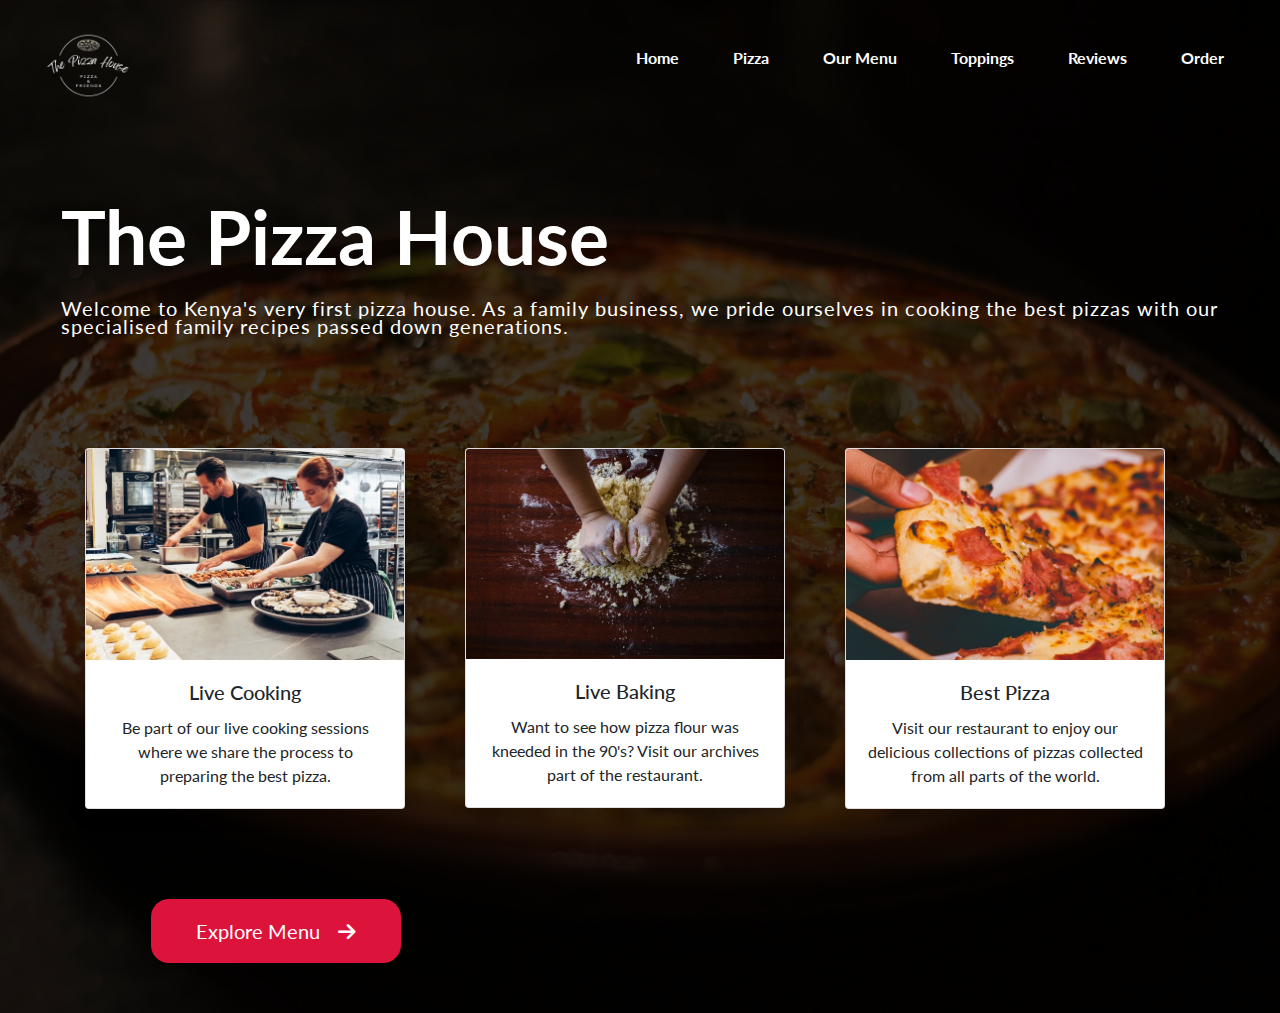
==== index.html @ 4b4f6aba "refactor: added div for card img animation" ====
<!doctype html>
<html lang="en">

<head>
  <title>Pizza Place</title>
  <!-- Required meta tags -->
  <meta charset="utf-8">
  <meta name="viewport" content="width=device-width, initial-scale=1, shrink-to-fit=no">

  <!-- Favicon link -->
  <link rel="shortcut icon" href="images/Favicon-pizza place.png" type="image/x-icon">

  <!-- Font Awesome link -->
  <link rel="stylesheet" href="https://cdnjs.cloudflare.com/ajax/libs/font-awesome/6.1.0/css/all.min.css">

  <!-- Bootstrap CSS -->
  <link rel="stylesheet" href="css/bootstrap.min.css">

  <!-- Local CSS -->
  <link rel="stylesheet" href="css/style.css">
</head>

<body>
  <!-- landing page hero section -->

  <div class="container-fluid">
    <div class="navbar" id="navbar">
      <img src="images/logo.png" class="nav-image" alt="pizza house" srcset="">
      <nav>
        <ul>
          <li><a href="">Home</a></li>
          <li><a href="">Pizza</a></li>
          <li><a href="">Our Menu</a></li>
          <li><a href="">Toppings</a></li>
          <li><a href="">Reviews</a></li>
          <li><a href="">Order</a></li>
        </ul>
      </nav>
    </div>

    <div class="row">
      <div class="col">
        <h1>The Pizza House</h1>
        <p class="hero-text">Welcome to Kenya's very first pizza house. As a family business, we pride ourselves in
          cooking the best
          pizzas with our specialised family recipes passed down generations.</p>
      </div>
      <div class="container">
        <div class="row justify-content-center">
          <div class="col-md-4">
            <div class="card shadow" style="width: 20rem;">
              <div class="inner">
                <img src="images/card2.jpg" class="card-img-top" alt="pizza">
              </div>
              <div class="card-body text-center">
                <h5 class="card-title">Live Cooking</h5>
                <p class="card-text">Be part of our live cooking sessions where we share the
                  process to preparing the best pizza.</p>
              </div>
            </div>
          </div>
          <div class="col-md-4">
            <div class="card shadow" style="width: 20rem;">
              <div class="inner">
                <img src="images/card3.jpg" class="card-img-top" alt="pizza">
              </div>

              <div class="card-body text-center">
                <h5 class="card-title">Live Baking</h5>
                <p class="card-text">Want to see how pizza flour was kneeded in the 90's? Visit our archives part of the
                  restaurant.</p>
              </div>
            </div>
          </div>
          <div class="col-md-4">
            <div class="card shadow" style="width: 20rem;">
              <div class="inner">
                <img src="images/card1.jpg" class="card-img-top" alt="pizza">
              </div>
              <div class="card-body text-center">
                <h5 class="card-title">Best Pizza</h5>
                <p class="card-text">Visit our restaurant to enjoy our delicious collections of pizzas collected from
                  all parts of the world.</p>
              </div>
            </div>
          </div>
        </div>
        <a href="main.html"><button type="button" class="main-btn btn-primary btn-lg">Explore Menu <i class="fa fa-arrow-right"
            aria-hidden="true"></i></button></a>
      </div>
    </div>
  </div>
  <!-- Optional JavaScript -->
  <!-- jQuery first, then Popper.js, then Bootstrap JS -->
  <script src="https://code.jquery.com/jquery-3.3.1.slim.min.js"
    integrity="sha384-q8i/X+965DzO0rT7abK41JStQIAqVgRVzpbzo5smXKp4YfRvH+8abtTE1Pi6jizo" crossorigin="anonymous">
  </script>

</body>

</html>
---- css/style.css ----
@import url('https://fonts.googleapis.com/css2?family=Lato&display=swap');

* {
    padding: 0;
    margin: 0;
    box-sizing: border-box;
    font-family: 'Lato', sans-serif;
}

.container-fluid {
    width: 100%;
    height: auto;
    background-image: linear-gradient(rgba(0, 0, 0, 0.7),rgba(0,0,0,0.7)), url('../images/main.jpg');
    background-position: center;
    background-size: cover;
}

/* Navbar section */
.navbar-nav {
    overflow: hidden;
    /* background-color: rgb(56, 56, 56); */
    padding: 4px 8px;
}

.nav-image {
    width: 115px;
    cursor: pointer;
}

 nav {
    display: flex;
    text-align: center;
    justify-content: space-evenly;
} 

nav ul li {
    list-style: none;
    display: inline-block;
    padding: 10px 25px;
}

nav ul li a {
    text-decoration: none !important;
    color: #fff;
    font-size: 16px;
    font-weight: bold;
}

nav ul li a:hover {
    color: crimson;
    transition: all 0.5s ease;
  }

/* Styling h1 and p tags */


h1 {
    margin-top: 60px;
    color: #fff;
    font-size: 75px;
    font-weight: bold;
    padding-left: 46px;
}

.hero-text {
    padding: 10px;
    color: #fff;
    font-size: 20px;
    line-height: 18px;
    padding-left: 46px;
    letter-spacing: 1px;
    padding-bottom: 20px;
}

button {
    margin-top: 90px;
    margin-left: 66px;
    margin-bottom: 50px;
    animation-name: animate;
}


.main-btn {
    background-color: crimson;
    border-color: transparent;
    width: 250px;
    padding: 15px 35px;
    border-radius: 18px;
}

.fa {
    padding-left: 13px;
    align-items: center;
}

/* Card styling */

.container {
    margin-top: 6%;
}

.inner {
    overflow: hidden;
}

.inner img {
    transition: all 1.5s ease;
}

.inner:hover img {
    transform: scale(1.5);
}
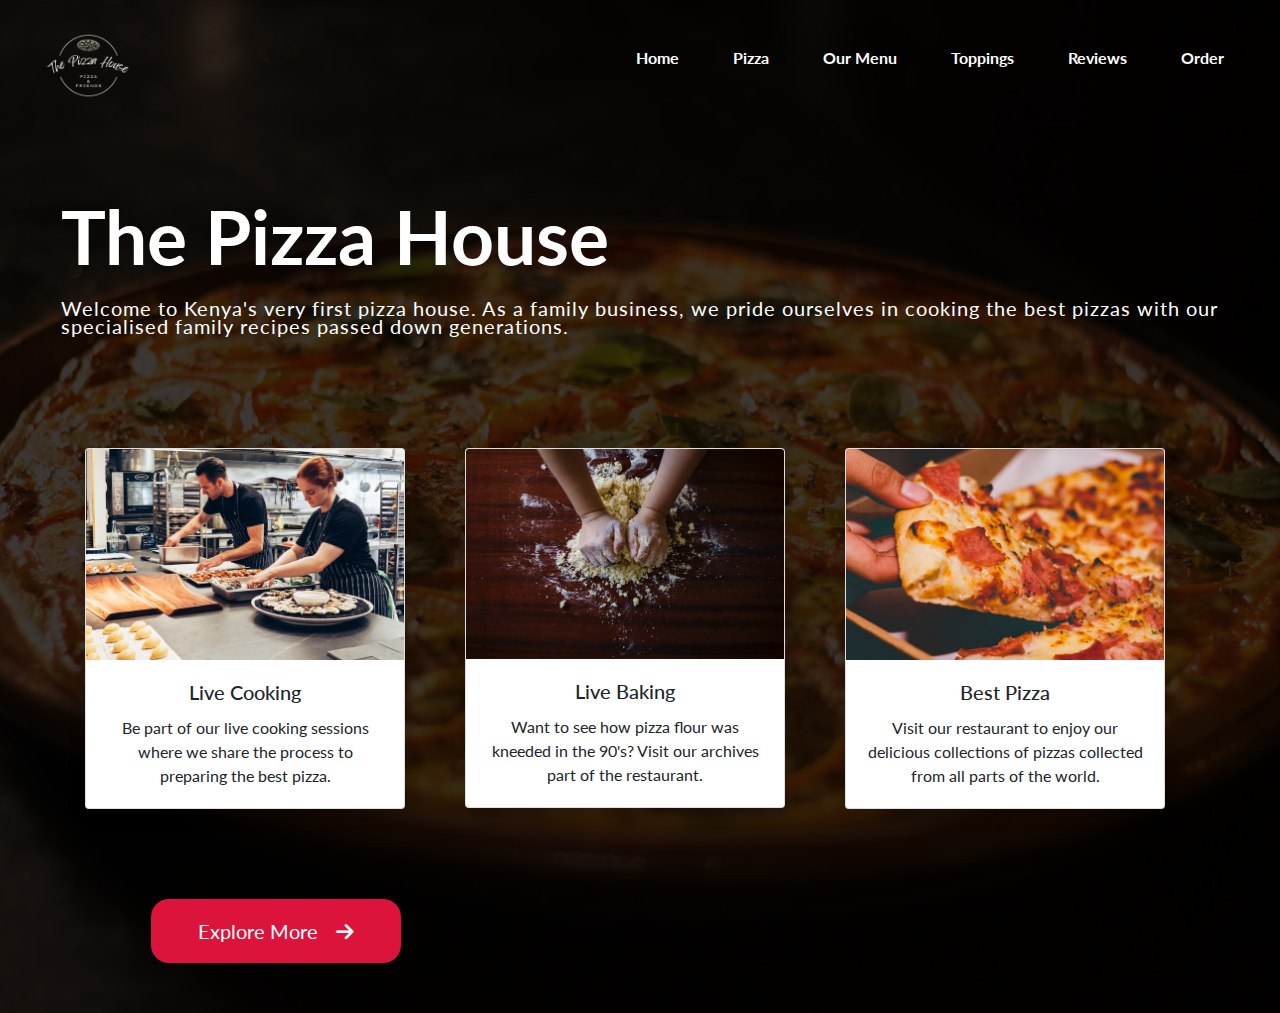
==== commit 1cffb34c: "refactor: added html link to button" ====
--- a/index.html
+++ b/index.html
@@ -85,7 +85,7 @@
             </div>
           </div>
         </div>
-        <a href="main.html"><button type="button" class="main-btn btn-primary btn-lg">Explore Menu <i class="fa fa-arrow-right"
+        <a href="main.html"><button type="button" class="main-btn btn-primary btn-lg">Explore More <i class="fa fa-arrow-right"
             aria-hidden="true"></i></button></a>
       </div>
     </div>
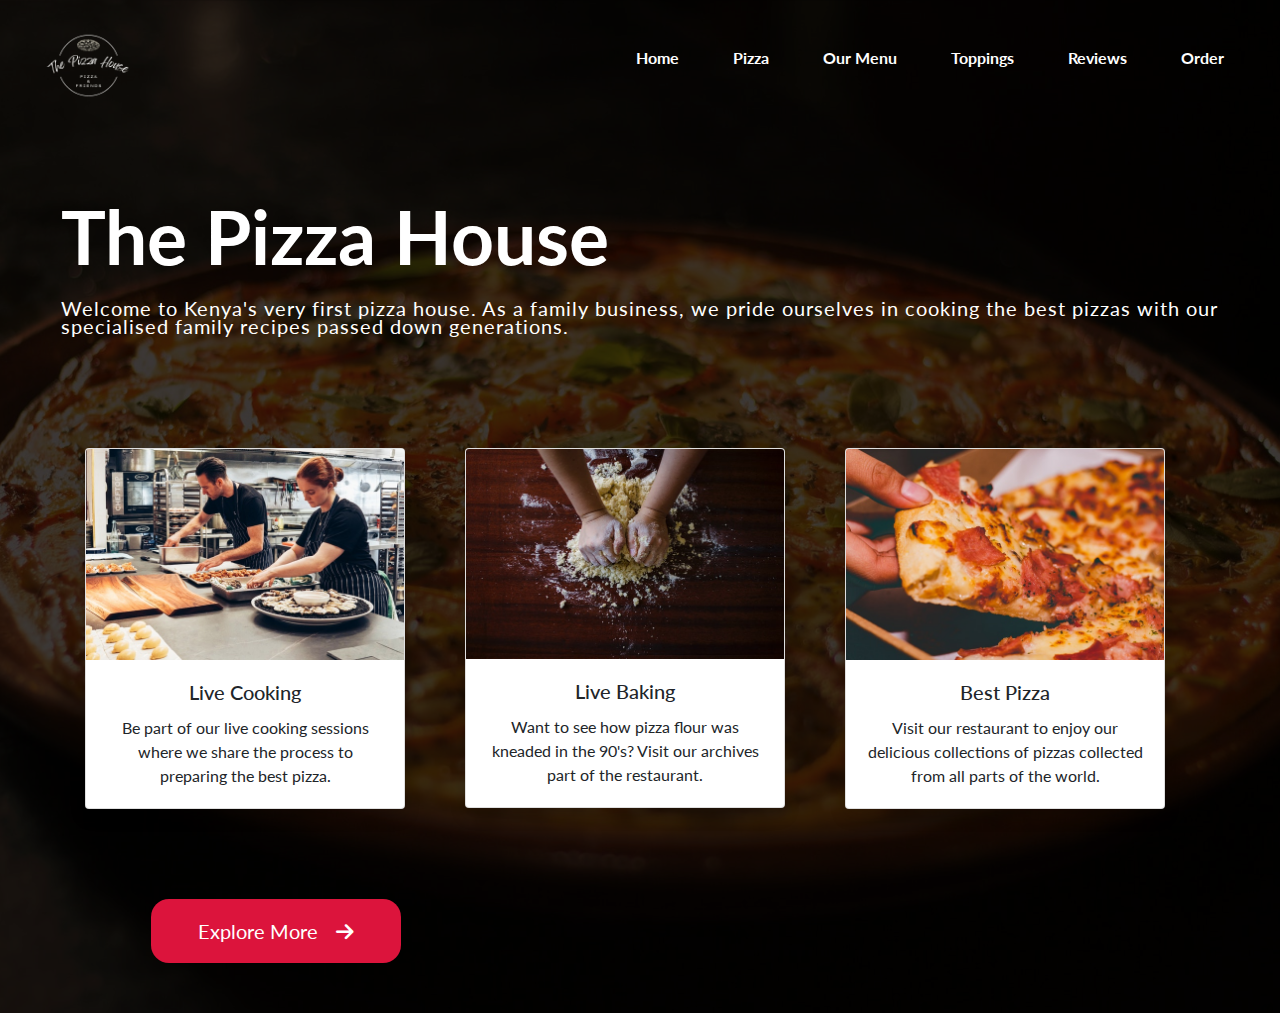
==== commit 1af0f6e8: "fx: fixed typo in p tag" ====
--- a/index.html
+++ b/index.html
@@ -67,7 +67,7 @@
 
               <div class="card-body text-center">
                 <h5 class="card-title">Live Baking</h5>
-                <p class="card-text">Want to see how pizza flour was kneeded in the 90's? Visit our archives part of the
+                <p class="card-text">Want to see how pizza flour was kneaded in the 90's? Visit our archives part of the
                   restaurant.</p>
               </div>
             </div>
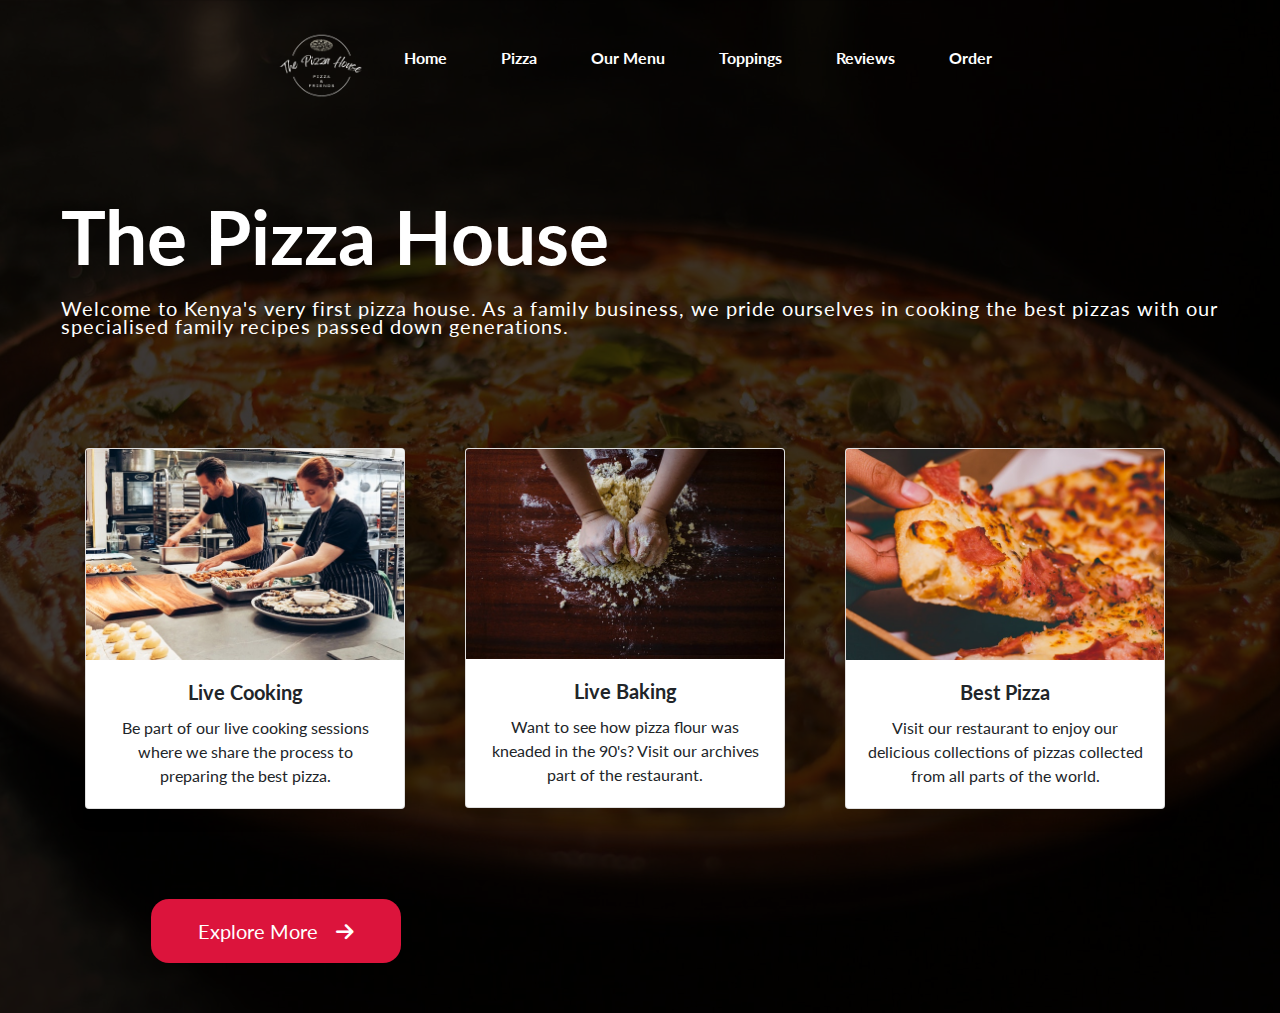
==== commit 6b383f0e: "ft: added justify content property to navbar" ====
--- a/index.html
+++ b/index.html
@@ -24,7 +24,7 @@
   <!-- landing page hero section -->
 
   <div class="container-fluid">
-    <div class="navbar" id="navbar">
+    <div class="navbar justify-content-center" id="navbar">
       <img src="images/logo.png" class="nav-image" alt="pizza house" srcset="">
       <nav>
         <ul>
--- a/css/style.css
+++ b/css/style.css
@@ -110,3 +110,7 @@
 .inner:hover img {
     transform: scale(1.5);
 }
+
+.card-title {
+    font-weight: bold;
+}
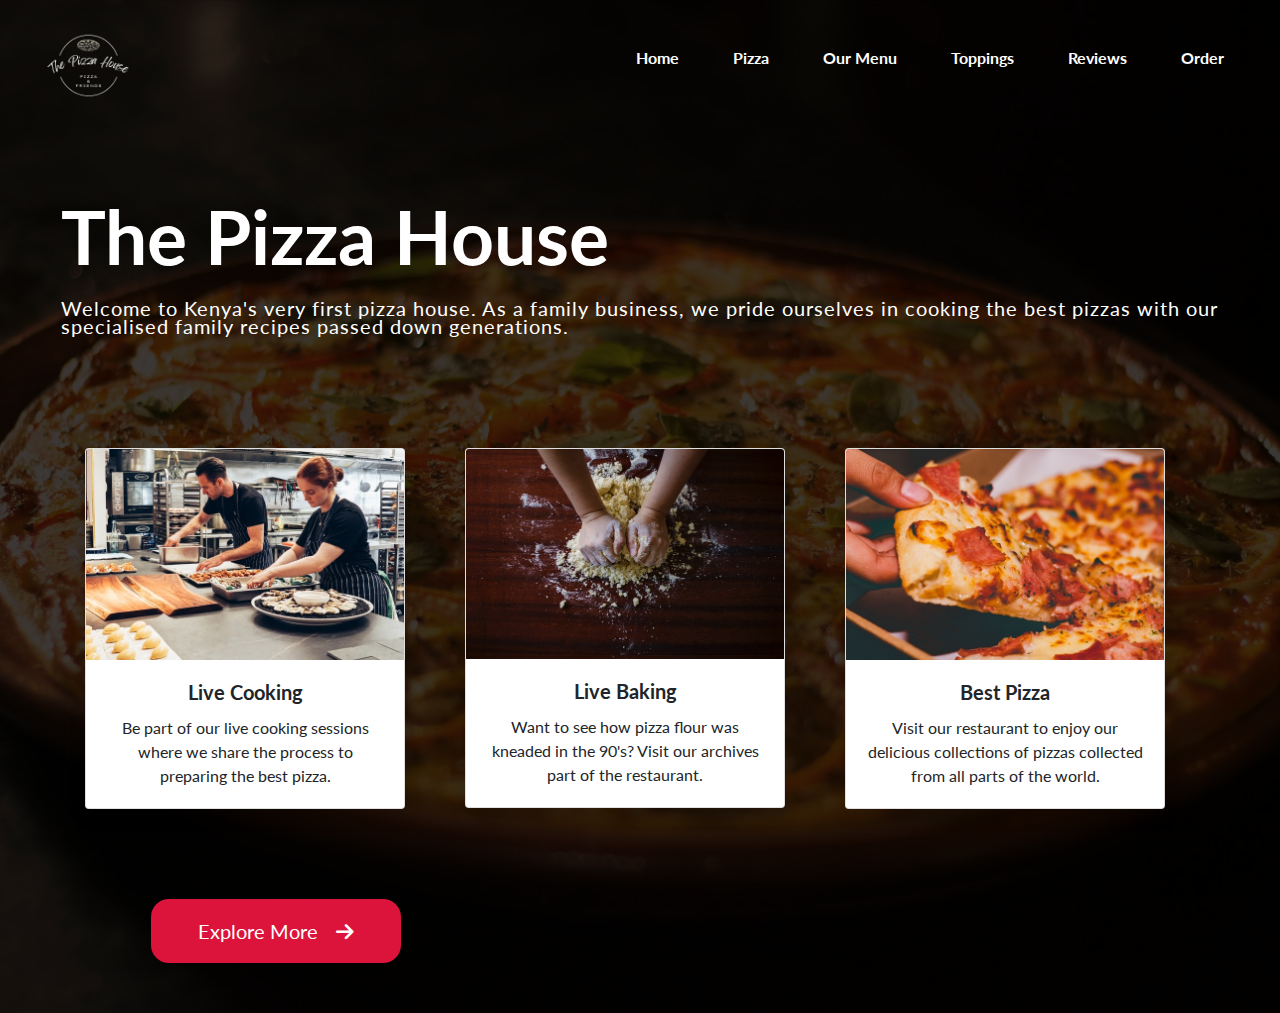
==== commit 2aeeb3c6: "refactor: added link to logo image" ====
--- a/index.html
+++ b/index.html
@@ -24,8 +24,8 @@
   <!-- landing page hero section -->
 
   <div class="container-fluid">
-    <div class="navbar justify-content-center" id="navbar">
-      <img src="images/logo.png" class="nav-image" alt="pizza house" srcset="">
+    <div class="navbar" id="navbar">
+     <a href="index.html"><img src="images/logo.png" class="nav-image" alt="pizza house" srcset=""></a> 
       <nav>
         <ul>
           <li><a href="">Home</a></li>
--- a/css/style.css
+++ b/css/style.css
@@ -30,7 +30,7 @@
  nav {
     display: flex;
     text-align: center;
-    justify-content: space-evenly;
+    /* justify-content: space-evenly; */
 } 
 
 nav ul li {
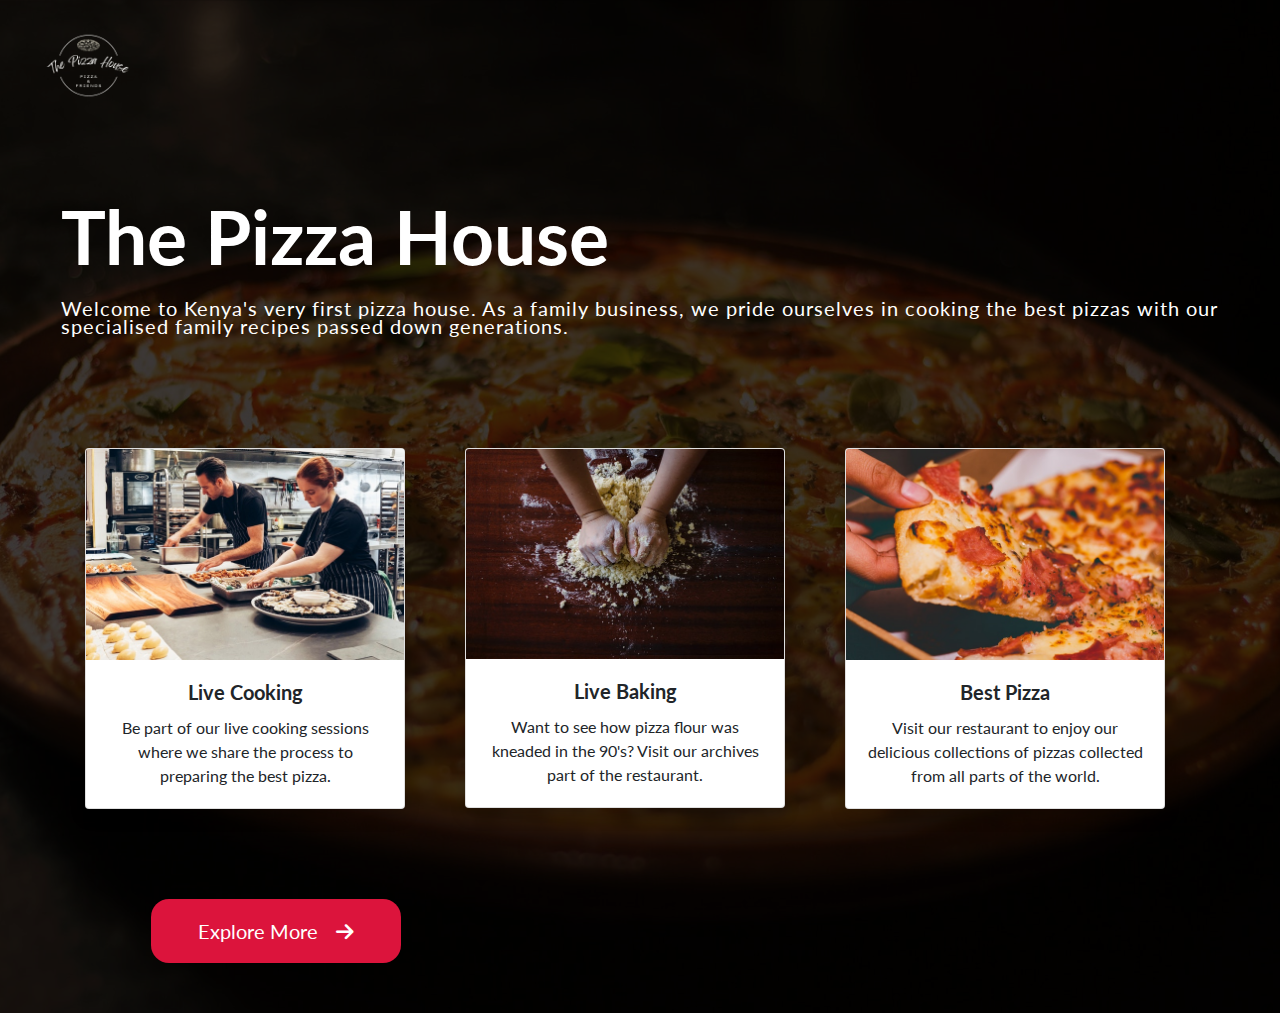
==== commit 8bc8551d: "refactor: removed navbar for easy navigation" ====
--- a/index.html
+++ b/index.html
@@ -24,18 +24,9 @@
   <!-- landing page hero section -->
 
   <div class="container-fluid">
-    <div class="navbar" id="navbar">
+    <div class="navbar navbar-expand-lg navbar-light" id="navbar">
      <a href="index.html"><img src="images/logo.png" class="nav-image" alt="pizza house" srcset=""></a> 
-      <nav>
-        <ul>
-          <li><a href="">Home</a></li>
-          <li><a href="">Pizza</a></li>
-          <li><a href="">Our Menu</a></li>
-          <li><a href="">Toppings</a></li>
-          <li><a href="">Reviews</a></li>
-          <li><a href="">Order</a></li>
-        </ul>
-      </nav>
+     
     </div>
 
     <div class="row">
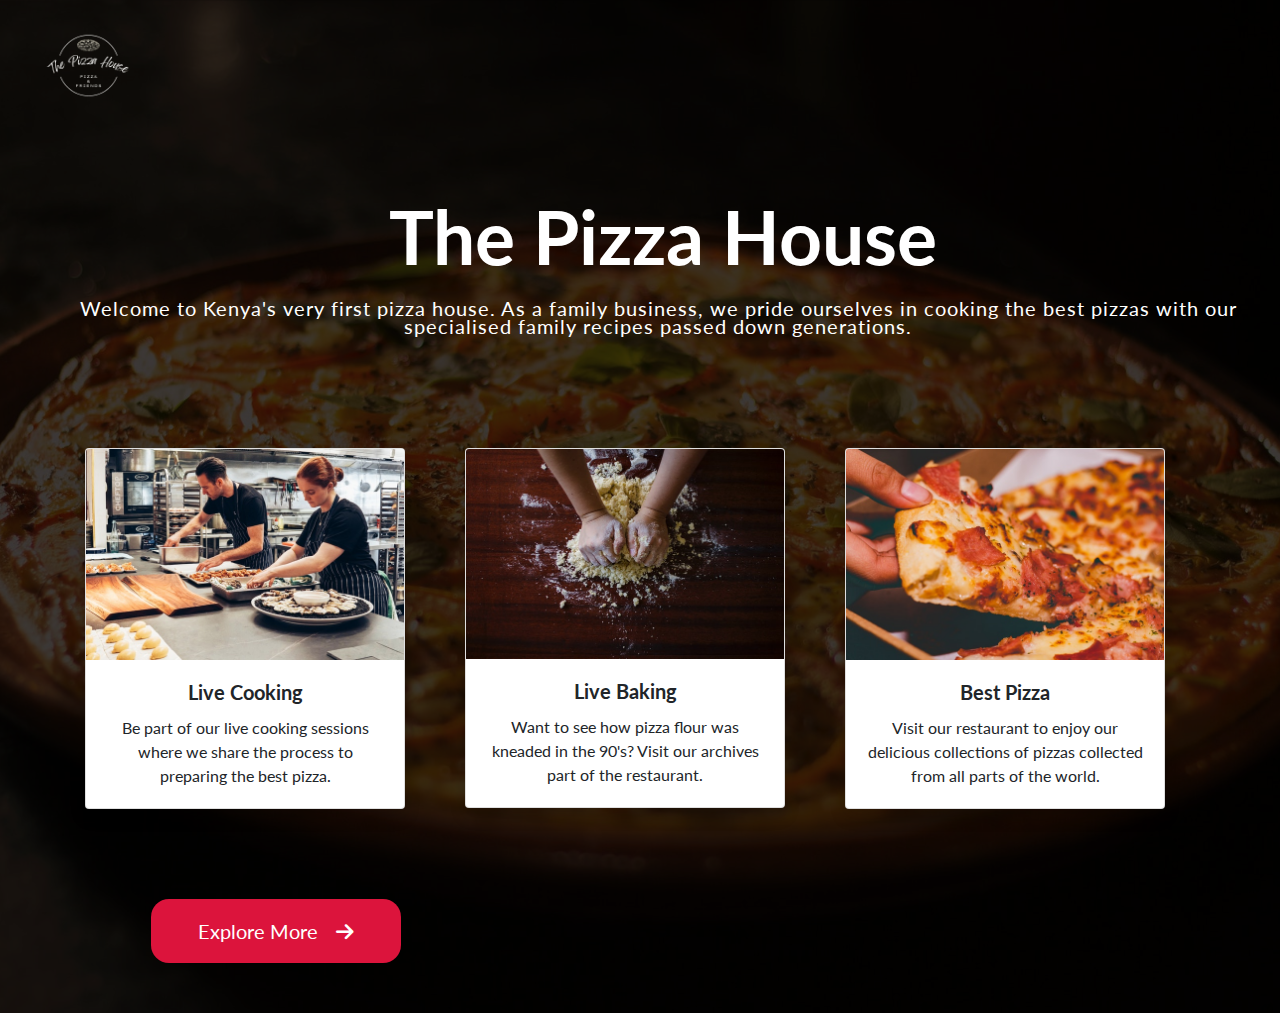
==== commit ed84dd1e: "refactor: added a new div to text-align h1 and p" ====
--- a/index.html
+++ b/index.html
@@ -25,16 +25,18 @@
 
   <div class="container-fluid">
     <div class="navbar navbar-expand-lg navbar-light" id="navbar">
-     <a href="index.html"><img src="images/logo.png" class="nav-image" alt="pizza house" srcset=""></a> 
-     
+      <a href="index.html"><img src="images/logo.png" class="nav-image" alt="pizza house" srcset=""></a>
+
     </div>
 
     <div class="row">
       <div class="col">
-        <h1>The Pizza House</h1>
-        <p class="hero-text">Welcome to Kenya's very first pizza house. As a family business, we pride ourselves in
-          cooking the best
-          pizzas with our specialised family recipes passed down generations.</p>
+        <div class="text-body text-center">
+          <h1>The Pizza House</h1>
+          <p class="hero-text">Welcome to Kenya's very first pizza house. As a family business, we pride ourselves in
+            cooking the best
+            pizzas with our specialised family recipes passed down generations.</p>
+        </div>
       </div>
       <div class="container">
         <div class="row justify-content-center">
@@ -76,8 +78,8 @@
             </div>
           </div>
         </div>
-        <a href="main.html"><button type="button" class="main-btn btn-primary btn-lg">Explore More <i class="fa fa-arrow-right"
-            aria-hidden="true"></i></button></a>
+        <a href="main.html"><button type="button" class="main-btn btn-primary btn-lg">Explore More <i
+              class="fa fa-arrow-right" aria-hidden="true"></i></button></a>
       </div>
     </div>
   </div>
--- a/css/style.css
+++ b/css/style.css
@@ -10,7 +10,7 @@
 .container-fluid {
     width: 100%;
     height: auto;
-    background-image: linear-gradient(rgba(0, 0, 0, 0.7),rgba(0,0,0,0.7)), url('../images/main.jpg');
+    background-image: linear-gradient(rgba(0, 0, 0, 0.7), rgba(0, 0, 0, 0.7)), url('../images/main.jpg');
     background-position: center;
     background-size: cover;
 }
@@ -27,11 +27,11 @@
     cursor: pointer;
 }
 
- nav {
+nav {
     display: flex;
     text-align: center;
     /* justify-content: space-evenly; */
-} 
+}
 
 nav ul li {
     list-style: none;
@@ -49,7 +49,7 @@
 nav ul li a:hover {
     color: crimson;
     transition: all 0.5s ease;
-  }
+}
 
 /* Styling h1 and p tags */
 
